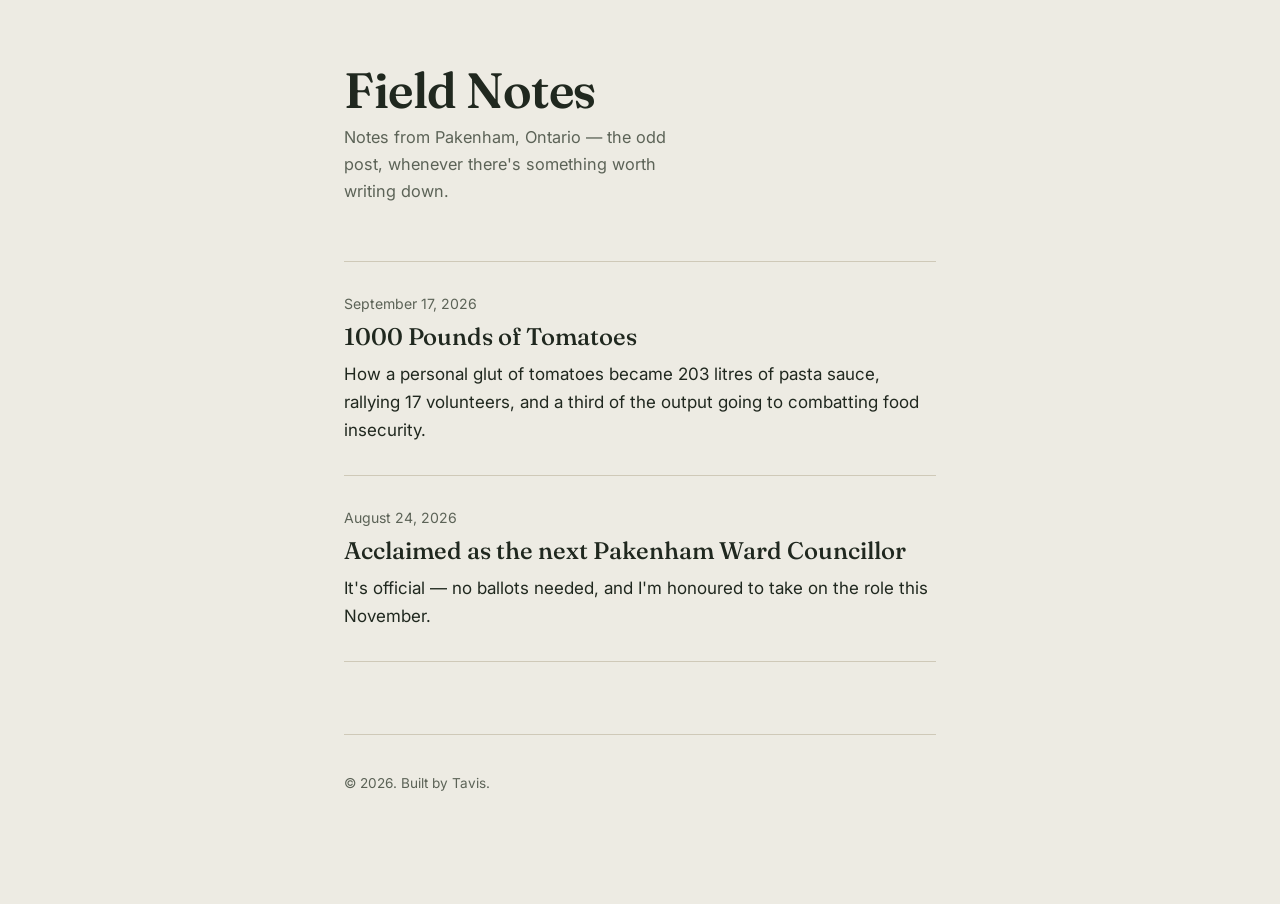
==== index.html @ e606bcab "Update index.html" ====
<!DOCTYPE html>
<html lang="en">
<head>
  <meta charset="UTF-8">
  <meta name="viewport" content="width=device-width, initial-scale=1.0">
  <title>Field Notes</title>
  <meta name="description" content="Notes from Pakenham, Ontario.">
  <link rel="stylesheet" href="styles.css">
</head>
<body>
  <div class="wrap">
    <header class="masthead">
      <h1 class="masthead__title"><a href="index.html">Field Notes</a></h1>
      <p class="masthead__tagline">Notes from Pakenham, Ontario — the odd post, whenever there's something worth writing down.</p>
    </header>

    <main>
      <!--
        POST LIST — add a new <li> at the top each time you publish a post.
        Copy posts/post-template.html to make a new post file, then add
        an entry here linking to it.
      -->
      <ul class="post-list">
        <li>
          <time datetime="2026-09-17">September 17, 2026</time>
          <h2><a href="posts/1000-pounds-of-tomatoes.html">1000 Pounds of Tomatoes</a></h2>
          <p>How a personal glut of tomatoes became 203 litres of pasta sauce, rallying 17 volunteers, and a third of the output going to combatting food insecurity.</p>
        </li>
        <li>
          <time datetime="2026-08-24">August 24, 2026</time>
          <h2><a href="posts/councillor-acclaimed.html">Acclaimed as the next Pakenham Ward Councillor</a></h2>
          <p>It's official — no ballots needed, and I'm honoured to take on the role this November.</p>
        </li>
      </ul>
    </main>

    <footer class="site-footer">
      <p>&copy; 2026. Built by Tavis.</p>
    </footer>
  </div>
</body>
</html>
---- styles.css ----
/* ---------------------------------------------------
   Blog stylesheet
   Palette:
     --paper   #EDEBE3  page background (cool stone, not cream)
     --ink     #20281F  primary text (green-black)
     --muted   #5C6357  secondary text (dates, meta)
     --accent  #8A6A2F  links, small accents (ochre)
     --line    #CFC9B8  hairline dividers
   Type:
     Display/headings — 'Fraunces' (serif)
     Body/UI          — 'Inter' (sans)
--------------------------------------------------- */

@import url('https://fonts.googleapis.com/css2?family=Fraunces:opsz,wght@9..144,400;9..144,500;9..144,600&family=Inter:wght@400;500&display=swap');

:root {
  --paper: #EDEBE3;
  --ink: #20281F;
  --muted: #5C6357;
  --accent: #8A6A2F;
  --line: #CFC9B8;
  --max-width: 640px;
}

* {
  box-sizing: border-box;
}

html {
  -webkit-text-size-adjust: 100%;
}

body {
  margin: 0;
  background: var(--paper);
  color: var(--ink);
  font-family: 'Inter', -apple-system, BlinkMacSystemFont, 'Segoe UI', sans-serif;
  font-size: 17px;
  line-height: 1.65;
  -webkit-font-smoothing: antialiased;
}

.wrap {
  max-width: var(--max-width);
  margin: 0 auto;
  padding: 4rem 1.5rem 6rem;
}

a {
  color: var(--accent);
  text-decoration: underline;
  text-decoration-color: rgba(138, 106, 47, 0.35);
  text-underline-offset: 3px;
  transition: text-decoration-color 0.15s ease;
}

a:hover,
a:focus-visible {
  text-decoration-color: var(--accent);
}

a:focus-visible,
button:focus-visible {
  outline: 2px solid var(--accent);
  outline-offset: 3px;
}

/* Masthead */

.masthead {
  margin-bottom: 3.5rem;
}

.masthead__title {
  font-family: 'Fraunces', serif;
  font-optical-sizing: auto;
  font-weight: 600;
  font-size: clamp(2.4rem, 6vw, 3.1rem);
  line-height: 1.05;
  letter-spacing: -0.01em;
  margin: 0 0 0.5rem;
}

.masthead__title a {
  color: var(--ink);
  text-decoration: none;
}

.masthead__tagline {
  margin: 0;
  color: var(--muted);
  font-size: 1.02rem;
  max-width: 34ch;
}

/* Post list */

.post-list {
  list-style: none;
  margin: 0;
  padding: 0;
}

.post-list li {
  padding: 1.9rem 0;
  border-top: 1px solid var(--line);
}

.post-list li:last-child {
  border-bottom: 1px solid var(--line);
}

.post-list time {
  display: block;
  color: var(--muted);
  font-size: 0.88rem;
  margin-bottom: 0.35rem;
}

.post-list h2 {
  font-family: 'Fraunces', serif;
  font-weight: 500;
  font-size: 1.5rem;
  line-height: 1.3;
  margin: 0 0 0.5rem;
}

.post-list h2 a {
  color: var(--ink);
  text-decoration: none;
}

.post-list h2 a:hover,
.post-list h2 a:focus-visible {
  color: var(--accent);
}

.post-list p {
  margin: 0;
  color: var(--ink);
  max-width: 58ch;
}

.empty-note {
  color: var(--muted);
  font-style: italic;
}

/* Single post */

.post-header {
  margin-bottom: 2.5rem;
}

.post-header time {
  display: block;
  color: var(--muted);
  font-size: 0.9rem;
  margin-bottom: 0.6rem;
}

.post-header h1 {
  font-family: 'Fraunces', serif;
  font-weight: 600;
  font-size: clamp(1.9rem, 5vw, 2.5rem);
  line-height: 1.15;
  letter-spacing: -0.005em;
  margin: 0;
}

.post-body {
  max-width: 66ch;
}

.post-body p {
  margin: 0 0 1.3rem;
}

.post-body h2 {
  font-family: 'Fraunces', serif;
  font-weight: 600;
  font-size: 1.4rem;
  margin: 2.2rem 0 1rem;
}

.post-body img {
  max-width: 100%;
  height: auto;
  border-radius: 2px;
  margin: 1.5rem 0;
}

.post-body blockquote {
  margin: 1.5rem 0;
  padding-left: 1.1rem;
  border-left: 2px solid var(--line);
  color: var(--muted);
}

.back-link {
  display: inline-block;
  margin-top: 3rem;
  font-size: 0.95rem;
}

/* Footer */

.site-footer {
  margin-top: 4.5rem;
  padding-top: 1.5rem;
  border-top: 1px solid var(--line);
  color: var(--muted);
  font-size: 0.85rem;
}

@media (max-width: 480px) {
  .wrap {
    padding: 2.75rem 1.25rem 4rem;
  }
}
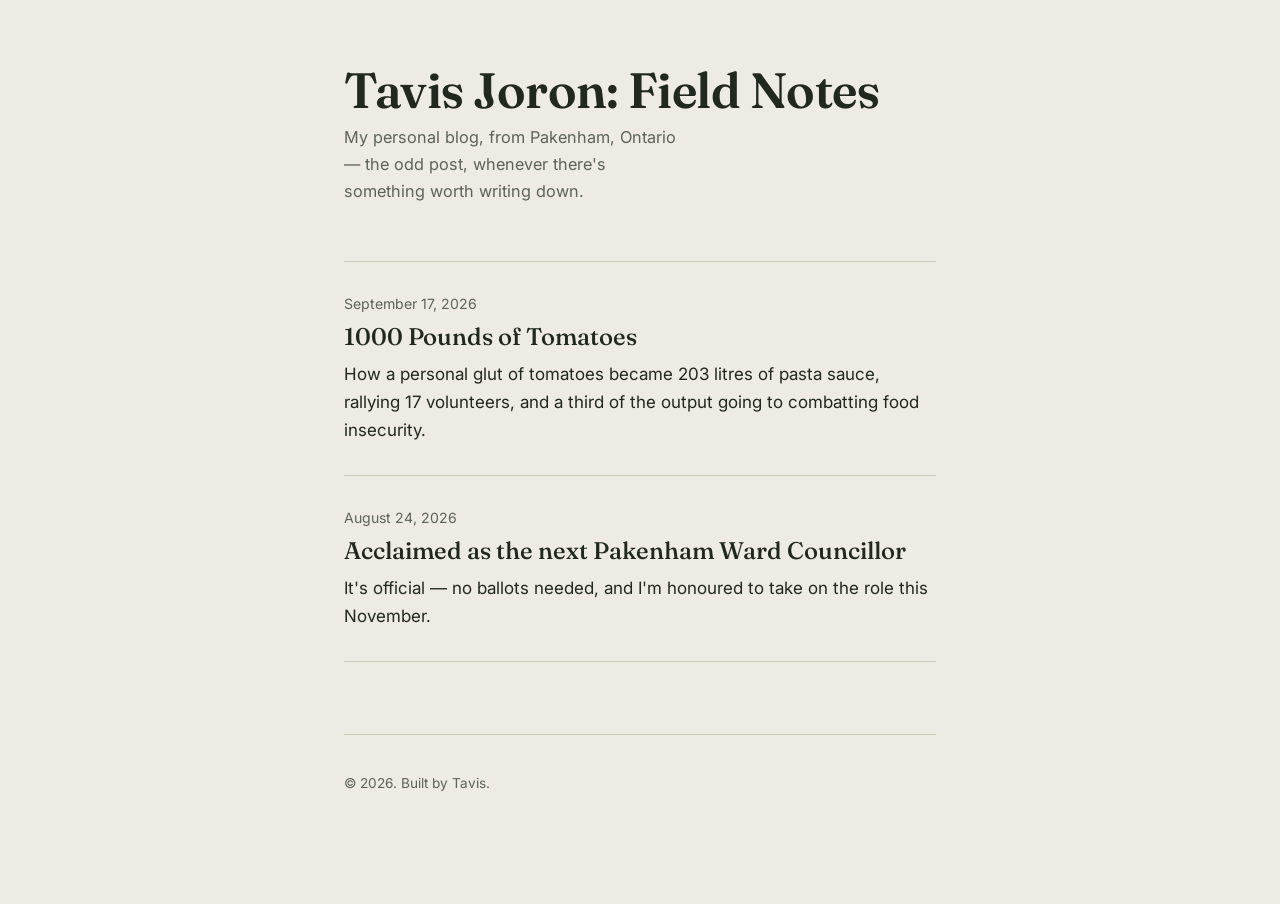
==== commit e4da3f0a: "Change masthead title and tagline Updated the title and tagline in the masthead section." ====
--- a/index.html
+++ b/index.html
@@ -3,15 +3,17 @@
 <head>
   <meta charset="UTF-8">
   <meta name="viewport" content="width=device-width, initial-scale=1.0">
-  <title>Field Notes</title>
+  <title>Tavis Joron: Field Notes | Blog </title>
   <meta name="description" content="Notes from Pakenham, Ontario.">
   <link rel="stylesheet" href="styles.css">
 </head>
+<script data-goatcounter="https://tavisjoron.goatcounter.com/count"
+        async src="//gc.zgo.at/count.js"></script>
 <body>
   <div class="wrap">
     <header class="masthead">
-      <h1 class="masthead__title"><a href="index.html">Field Notes</a></h1>
-      <p class="masthead__tagline">Notes from Pakenham, Ontario — the odd post, whenever there's something worth writing down.</p>
+      <h1 class="masthead__title"><a href="index.html">Tavis Joron: Field Notes</a></h1>
+      <p class="masthead__tagline">My personal blog, from Pakenham, Ontario — the odd post, whenever there's something worth writing down.</p>
     </header>
 
     <main>
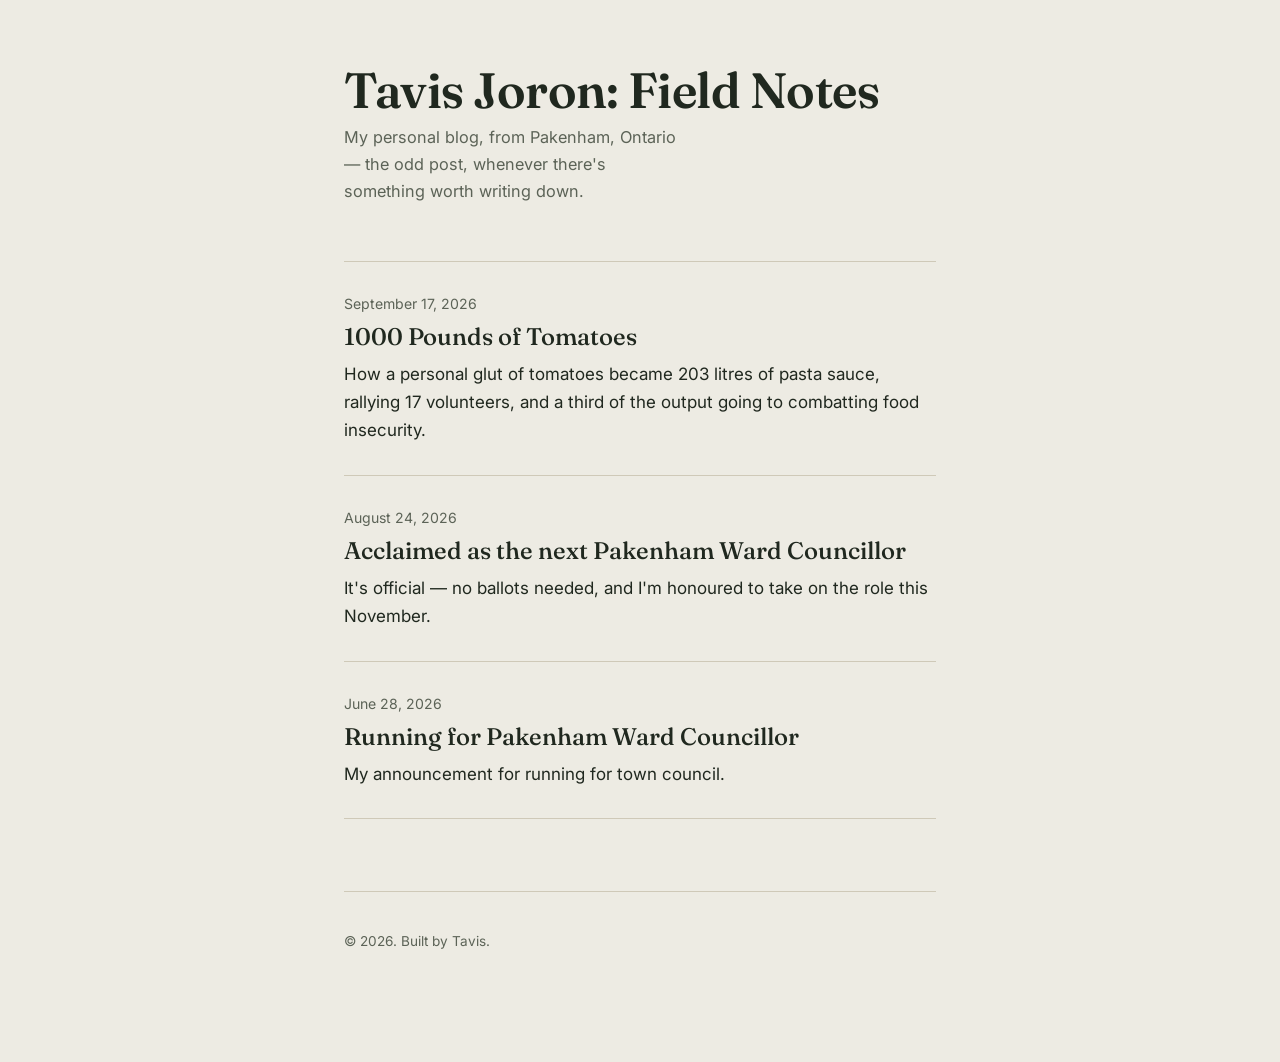
==== commit 65c54f4d: "Add announcement for running for councillor" ====
--- a/index.html
+++ b/index.html
@@ -33,6 +33,11 @@
           <h2><a href="posts/councillor-acclaimed.html">Acclaimed as the next Pakenham Ward Councillor</a></h2>
           <p>It's official — no ballots needed, and I'm honoured to take on the role this November.</p>
         </li>
+        <li>
+          <time datetime="2026-06-28">June 28, 2026</time>
+          <h2><a href="posts/running-for-pakenham-ward-councillor.html">Running for Pakenham Ward Councillor</a></h2>
+          <p>My announcement for running for town council.</p>
+        </li>
       </ul>
     </main>
 
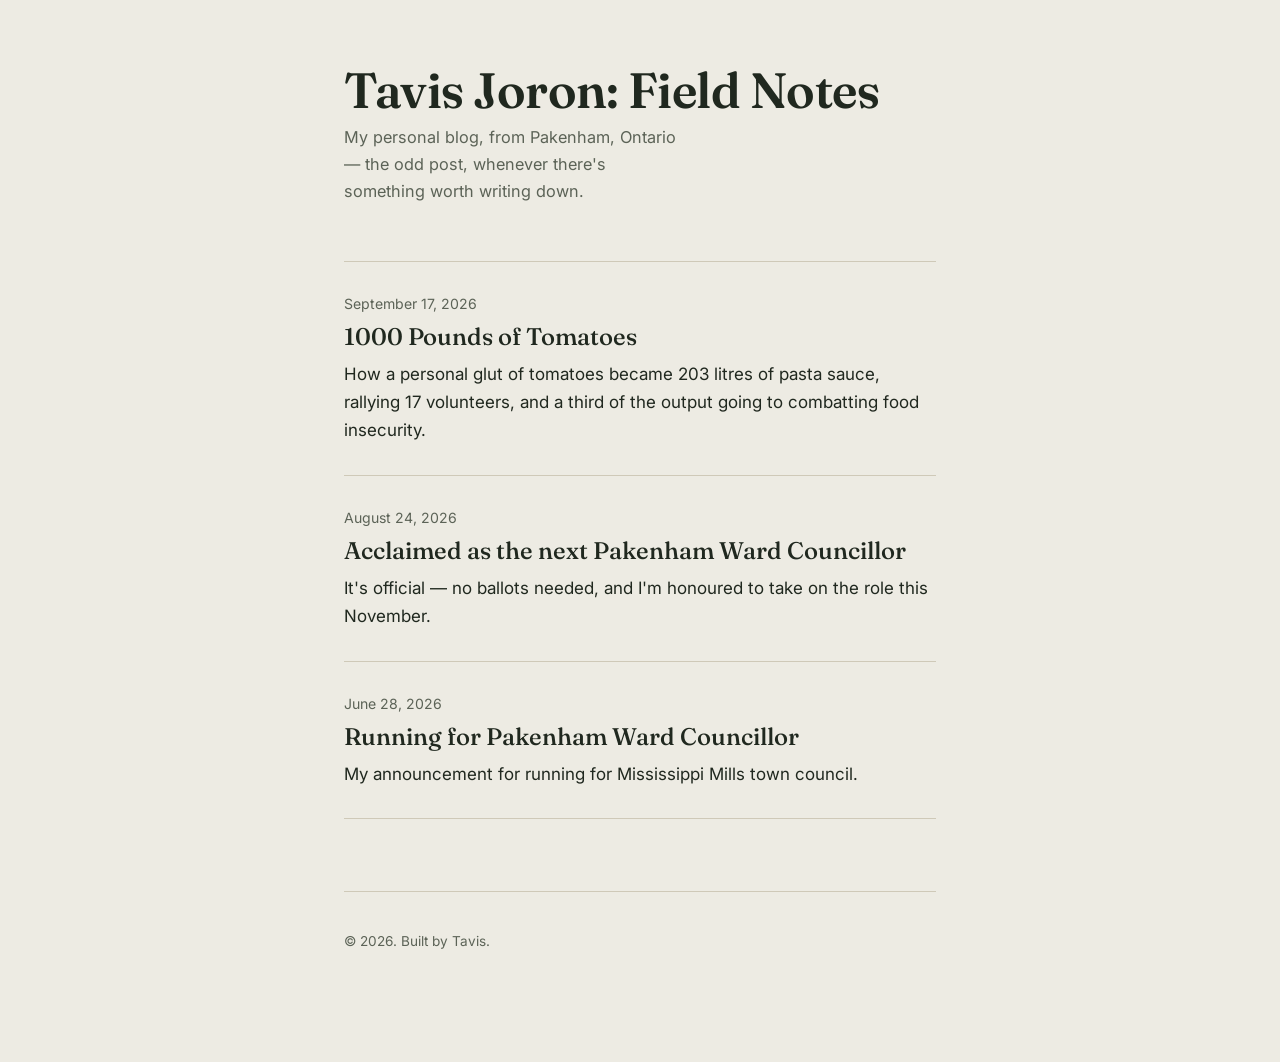
==== commit 3364306f: "Update index.html" ====
--- a/index.html
+++ b/index.html
@@ -36,7 +36,7 @@
         <li>
           <time datetime="2026-06-28">June 28, 2026</time>
           <h2><a href="posts/running-for-pakenham-ward-councillor.html">Running for Pakenham Ward Councillor</a></h2>
-          <p>My announcement for running for town council.</p>
+          <p>My announcement for running for Mississippi Mills town council.</p>
         </li>
       </ul>
     </main>
